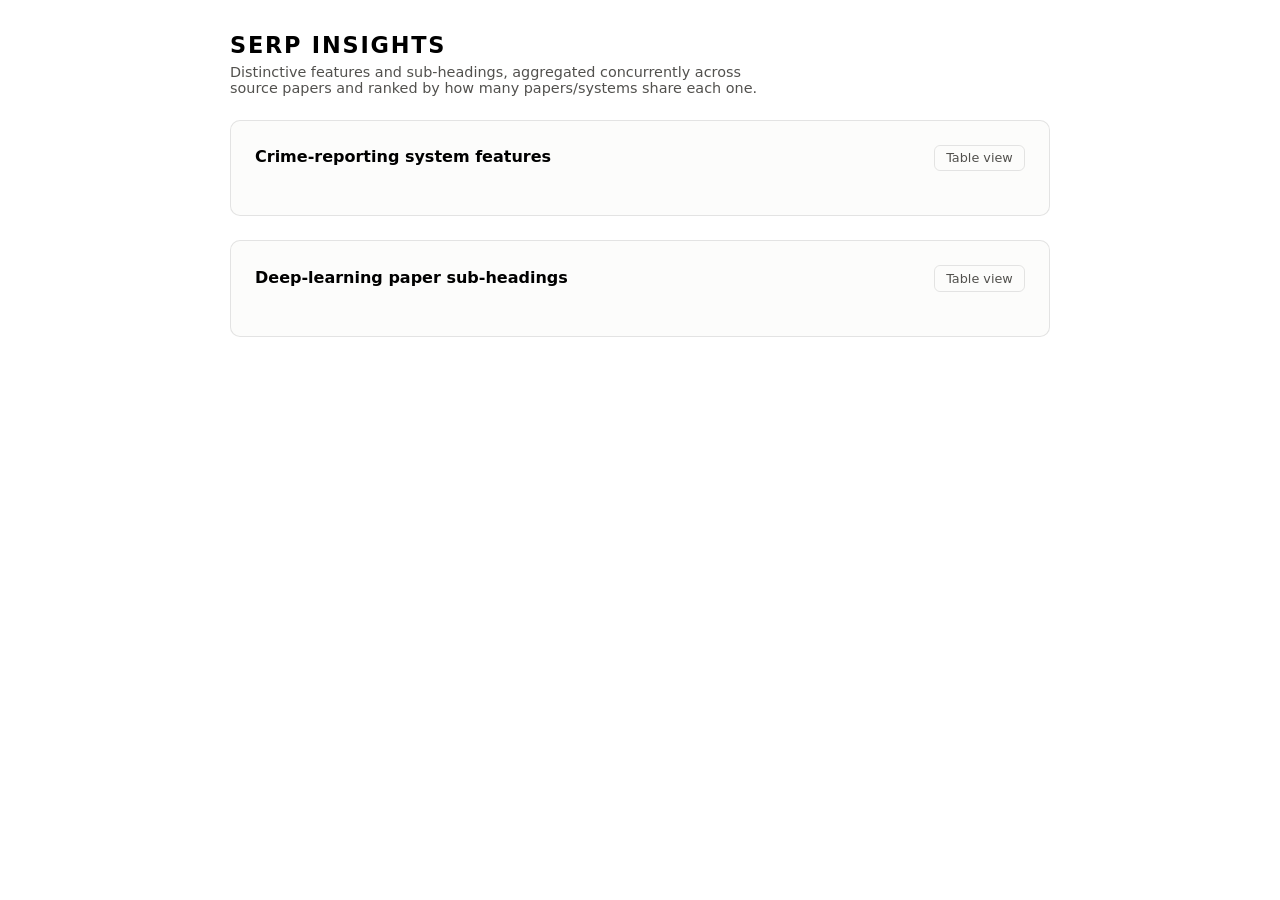
==== serp-insights/src/main/resources/static/index.html @ 97047ae3 "Add CSC210 assignment 1: multithreaded SERP paper-insights aggregator Concurrently aggregates and ra" ====
<!doctype html>
<html lang="en">
<head>
    <meta charset="UTF-8">
    <meta name="viewport" content="width=device-width, initial-scale=1.0">
    <title>SERP Insights</title>
    <link rel="stylesheet" href="style.css">
</head>
<body>
    <main class="wrap viz-root">
        <h1>SERP INSIGHTS</h1>
        <p class="subtitle">
            Distinctive features and sub-headings, aggregated concurrently across
            source papers and ranked by how many papers/systems share each one.
        </p>

        <section class="panel" id="crime-panel">
            <div class="panel-header">
                <h2>Crime-reporting system features</h2>
                <button class="table-toggle" data-target="crime">Table view</button>
            </div>
            <p class="panel-caption" id="crime-caption"></p>
            <div class="chart" id="crime-chart"></div>
            <div class="table-view" id="crime-table" hidden></div>
        </section>

        <section class="panel" id="dl-panel">
            <div class="panel-header">
                <h2>Deep-learning paper sub-headings</h2>
                <button class="table-toggle" data-target="dl">Table view</button>
            </div>
            <p class="panel-caption" id="dl-caption"></p>
            <div class="chart" id="dl-chart"></div>
            <div class="table-view" id="dl-table" hidden></div>
        </section>
    </main>

    <script src="script.js"></script>
</body>
</html>
---- serp-insights/src/main/resources/static/style.css ----
.viz-root {
    color-scheme: light;
    --surface-1:      #fcfcfb;
    --page:           #f9f9f7;
    --text-primary:   #0b0b0b;
    --text-secondary: #52514e;
    --text-muted:     #898781;
    --gridline:       #e1e0d9;
    --baseline:       #c3c2b7;
    --border:         rgba(11, 11, 11, 0.10);
    --series-crime:   #2a78d6;
    --series-dl:      #eb6834;
}

@media (prefers-color-scheme: dark) {
    :root:where(:not([data-theme="light"])) .viz-root {
        color-scheme: dark;
        --surface-1:      #1a1a19;
        --page:           #0d0d0d;
        --text-primary:   #ffffff;
        --text-secondary: #c3c2b7;
        --text-muted:     #898781;
        --gridline:       #2c2c2a;
        --baseline:       #383835;
        --border:         rgba(255, 255, 255, 0.10);
        --series-crime:   #3987e5;
        --series-dl:      #d95926;
    }
}
:root[data-theme="dark"] .viz-root {
    color-scheme: dark;
    --surface-1:      #1a1a19;
    --page:           #0d0d0d;
    --text-primary:   #ffffff;
    --text-secondary: #c3c2b7;
    --text-muted:     #898781;
    --gridline:       #2c2c2a;
    --baseline:       #383835;
    --border:         rgba(255, 255, 255, 0.10);
    --series-crime:   #3987e5;
    --series-dl:      #d95926;
}

* {
    box-sizing: border-box;
}

body {
    margin: 0;
    min-height: 100vh;
    background: var(--page);
    color: var(--text-primary);
    font-family: system-ui, -apple-system, "Segoe UI", sans-serif;
    padding: 2rem 1rem;
}

.wrap {
    max-width: 820px;
    margin: 0 auto;
}

h1 {
    font-size: 1.4rem;
    letter-spacing: 0.08em;
    margin: 0 0 0.35rem;
}

.subtitle {
    color: var(--text-secondary);
    font-size: 0.9rem;
    margin: 0 0 1.5rem;
    max-width: 60ch;
}

.panel {
    background: var(--surface-1);
    border: 1px solid var(--border);
    border-radius: 10px;
    padding: 1.5rem;
    margin-bottom: 1.5rem;
}

.panel-header {
    display: flex;
    align-items: baseline;
    justify-content: space-between;
    gap: 1rem;
}

.panel-header h2 {
    font-size: 1rem;
    margin: 0;
}

.panel-caption {
    color: var(--text-muted);
    font-size: 0.8rem;
    margin: 0.15rem 0 1.25rem;
}

.table-toggle {
    font: inherit;
    font-size: 0.8rem;
    background: none;
    border: 1px solid var(--border);
    color: var(--text-secondary);
    padding: 0.3rem 0.7rem;
    border-radius: 6px;
    cursor: pointer;
    flex-shrink: 0;
}

.table-toggle:hover {
    color: var(--text-primary);
}

.chart {
    display: flex;
    flex-direction: column;
    gap: 0.65rem;
}

.bar-row {
    display: grid;
    grid-template-columns: minmax(0, 34%) 1fr;
    align-items: center;
    gap: 0.75rem;
    position: relative;
}

.bar-label {
    font-size: 0.8rem;
    color: var(--text-secondary);
    white-space: nowrap;
    overflow: hidden;
    text-overflow: ellipsis;
}

.bar-track {
    position: relative;
    height: 24px;
    background: var(--gridline);
    border-radius: 4px;
    overflow: visible;
}

.bar-fill {
    height: 24px;
    border-radius: 4px;
    display: flex;
    align-items: center;
    min-width: 4px;
}

.bar-fill.crime {
    background: var(--series-crime);
}

.bar-fill.dl {
    background: var(--series-dl);
}

.bar-value {
    position: absolute;
    left: calc(100% + 8px);
    top: 50%;
    transform: translateY(-50%);
    font-size: 0.8rem;
    color: var(--text-primary);
    white-space: nowrap;
    font-variant-numeric: tabular-nums;
}

.bar-row[data-tooltip] {
    cursor: default;
}

.bar-row .tooltip {
    position: absolute;
    bottom: calc(100% + 6px);
    left: 34%;
    background: var(--text-primary);
    color: var(--surface-1);
    font-size: 0.75rem;
    padding: 0.3rem 0.55rem;
    border-radius: 6px;
    white-space: nowrap;
    opacity: 0;
    pointer-events: none;
    transition: opacity 0.1s ease;
    z-index: 1;
}

.bar-row:hover .tooltip {
    opacity: 1;
}

.table-view table {
    width: 100%;
    border-collapse: collapse;
    font-size: 0.85rem;
}

.table-view th, .table-view td {
    text-align: left;
    padding: 0.4rem 0.5rem;
    border-bottom: 1px solid var(--gridline);
}

.table-view th {
    color: var(--text-muted);
    font-weight: normal;
}

.table-view td:last-child, .table-view th:last-child {
    text-align: right;
    font-variant-numeric: tabular-nums;
}

[hidden] {
    display: none !important;
}
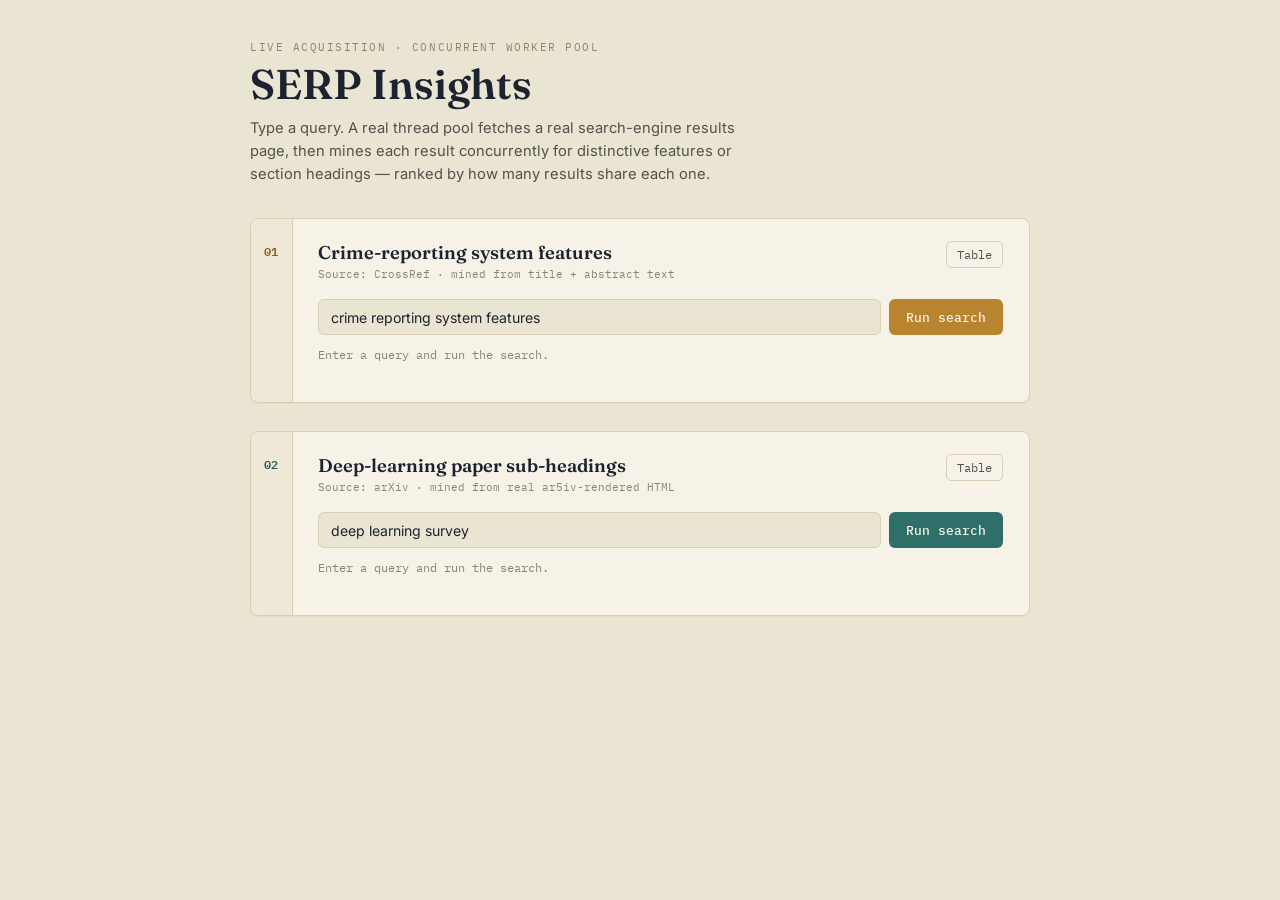
==== commit 8fcee318: "Add live AI/search integrations, redesign UIs, and prep single-host deployment - serp-insights: live" ====
--- a/serp-insights/src/main/resources/static/index.html
+++ b/serp-insights/src/main/resources/static/index.html
@@ -4,34 +4,67 @@
     <meta charset="UTF-8">
     <meta name="viewport" content="width=device-width, initial-scale=1.0">
     <title>SERP Insights</title>
+    <link rel="preconnect" href="https://fonts.googleapis.com">
+    <link rel="preconnect" href="https://fonts.gstatic.com" crossorigin>
+    <link href="https://fonts.googleapis.com/css2?family=Fraunces:opsz,wght@9..144,500;9..144,600&family=IBM+Plex+Mono:wght@400;500;600&family=Inter:wght@400;500;600&display=swap" rel="stylesheet">
     <link rel="stylesheet" href="style.css">
 </head>
 <body>
-    <main class="wrap viz-root">
-        <h1>SERP INSIGHTS</h1>
-        <p class="subtitle">
-            Distinctive features and sub-headings, aggregated concurrently across
-            source papers and ranked by how many papers/systems share each one.
-        </p>
+    <main class="ledger">
+        <header class="masthead">
+            <p class="stamp">LIVE ACQUISITION &middot; CONCURRENT WORKER POOL</p>
+            <h1>SERP Insights</h1>
+            <p class="subtitle">
+                Type a query. A real thread pool fetches a real search-engine results page,
+                then mines each result concurrently for distinctive features or section
+                headings — ranked by how many results share each one.
+            </p>
+        </header>
 
-        <section class="panel" id="crime-panel">
-            <div class="panel-header">
-                <h2>Crime-reporting system features</h2>
-                <button class="table-toggle" data-target="crime">Table view</button>
+        <section class="card" id="crime-panel" data-mode="crime">
+            <div class="card-tab">01</div>
+            <div class="card-body">
+                <div class="card-header">
+                    <div>
+                        <h2>Crime-reporting system features</h2>
+                        <p class="card-caption">Source: CrossRef &middot; mined from title + abstract text</p>
+                    </div>
+                    <button class="table-toggle" data-target="crime">Table</button>
+                </div>
+
+                <form class="search-form" id="crime-form">
+                    <input type="text" id="crime-query" value="crime reporting system features" placeholder="Search query...">
+                    <button type="submit">Run search</button>
+                </form>
+
+                <p class="status-line" id="crime-status">Enter a query and run the search.</p>
+                <div class="lanes" id="crime-lanes" hidden></div>
+                <div class="chart" id="crime-chart"></div>
+                <div class="table-view" id="crime-table" hidden></div>
             </div>
-            <p class="panel-caption" id="crime-caption"></p>
-            <div class="chart" id="crime-chart"></div>
-            <div class="table-view" id="crime-table" hidden></div>
         </section>
 
-        <section class="panel" id="dl-panel">
-            <div class="panel-header">
-                <h2>Deep-learning paper sub-headings</h2>
-                <button class="table-toggle" data-target="dl">Table view</button>
+        <section class="card" id="dl-panel" data-mode="dl">
+            <div class="card-tab">02</div>
+            <div class="card-body">
+                <div class="card-header">
+                    <div>
+                        <h2>Deep-learning paper sub-headings</h2>
+                        <p class="card-caption">Source: arXiv &middot; mined from real ar5iv-rendered HTML</p>
+                    </div>
+                    <button class="table-toggle" data-target="dl">Table</button>
+                </div>
+
+                <form class="search-form" id="dl-form">
+                    <input type="text" id="dl-query" value="deep learning survey" placeholder="Search query...">
+                    <button type="submit">Run search</button>
+                </form>
+
+                <p class="status-line" id="dl-status">Enter a query and run the search.</p>
+                <div class="lanes" id="dl-lanes" hidden></div>
+                <div class="chart" id="dl-chart"></div>
+                <div class="table-view" id="dl-table" hidden></div>
             </div>
-            <p class="panel-caption" id="dl-caption"></p>
-            <div class="chart" id="dl-chart"></div>
-            <div class="table-view" id="dl-table" hidden></div>
         </section>
     </main>
 
--- a/serp-insights/src/main/resources/static/style.css
+++ b/serp-insights/src/main/resources/static/style.css
@@ -1,44 +1,53 @@
-.viz-root {
+:root {
     color-scheme: light;
-    --surface-1:      #fcfcfb;
-    --page:           #f9f9f7;
-    --text-primary:   #0b0b0b;
-    --text-secondary: #52514e;
-    --text-muted:     #898781;
-    --gridline:       #e1e0d9;
-    --baseline:       #c3c2b7;
-    --border:         rgba(11, 11, 11, 0.10);
-    --series-crime:   #2a78d6;
-    --series-dl:      #eb6834;
+    --field:      #eae4d2;
+    --paper:      #f6f2e7;
+    --paper-deep: #efe8d6;
+    --ink:        #1c2230;
+    --ink-soft:   #52514e;
+    --muted:      #8b8570;
+    --rule:       #d8cfb8;
+    --brass:      #8a5c1e;
+    --brass-fill: #b8842f;
+    --teal:       #235f5b;
+    --teal-fill:  #2f6f6a;
+    --fail:       #9c3b3b;
+    --queued:     #b7ad8f;
 }
 
 @media (prefers-color-scheme: dark) {
-    :root:where(:not([data-theme="light"])) .viz-root {
+    :root:where(:not([data-theme="light"])) {
         color-scheme: dark;
-        --surface-1:      #1a1a19;
-        --page:           #0d0d0d;
-        --text-primary:   #ffffff;
-        --text-secondary: #c3c2b7;
-        --text-muted:     #898781;
-        --gridline:       #2c2c2a;
-        --baseline:       #383835;
-        --border:         rgba(255, 255, 255, 0.10);
-        --series-crime:   #3987e5;
-        --series-dl:      #d95926;
+        --field:      #14171f;
+        --paper:      #1b1f29;
+        --paper-deep: #20242f;
+        --ink:        #eee7d6;
+        --ink-soft:   #c3bda8;
+        --muted:      #8b8570;
+        --rule:       #343a47;
+        --brass:      #e0ac57;
+        --brass-fill: #d7a54c;
+        --teal:       #6cbdb6;
+        --teal-fill:  #4fa39c;
+        --fail:       #d1685f;
+        --queued:     #565b66;
     }
 }
-:root[data-theme="dark"] .viz-root {
+:root[data-theme="dark"] {
     color-scheme: dark;
-    --surface-1:      #1a1a19;
-    --page:           #0d0d0d;
-    --text-primary:   #ffffff;
-    --text-secondary: #c3c2b7;
-    --text-muted:     #898781;
-    --gridline:       #2c2c2a;
-    --baseline:       #383835;
-    --border:         rgba(255, 255, 255, 0.10);
-    --series-crime:   #3987e5;
-    --series-dl:      #d95926;
+    --field:      #14171f;
+    --paper:      #1b1f29;
+    --paper-deep: #20242f;
+    --ink:        #eee7d6;
+    --ink-soft:   #c3bda8;
+    --muted:      #8b8570;
+    --rule:       #343a47;
+    --brass:      #e0ac57;
+    --brass-fill: #d7a54c;
+    --teal:       #6cbdb6;
+    --teal-fill:  #4fa39c;
+    --fail:       #d1685f;
+    --queued:     #565b66;
 }
 
 * {
@@ -48,89 +57,293 @@
 body {
     margin: 0;
     min-height: 100vh;
-    background: var(--page);
-    color: var(--text-primary);
-    font-family: system-ui, -apple-system, "Segoe UI", sans-serif;
-    padding: 2rem 1rem;
-}
-
-.wrap {
-    max-width: 820px;
+    background: var(--field);
+    color: var(--ink);
+    font-family: "Inter", system-ui, sans-serif;
+    padding: 2.5rem 1.25rem;
+}
+
+.ledger {
+    max-width: 780px;
     margin: 0 auto;
 }
 
+.masthead {
+    margin-bottom: 2rem;
+}
+
+.stamp {
+    font-family: "IBM Plex Mono", monospace;
+    font-size: 0.68rem;
+    letter-spacing: 0.14em;
+    text-transform: uppercase;
+    color: var(--muted);
+    margin: 0 0 0.6rem;
+}
+
 h1 {
-    font-size: 1.4rem;
-    letter-spacing: 0.08em;
-    margin: 0 0 0.35rem;
+    font-family: "Fraunces", serif;
+    font-weight: 600;
+    font-size: 2.6rem;
+    line-height: 1;
+    margin: 0 0 0.75rem;
+    font-optical-sizing: auto;
 }
 
 .subtitle {
-    color: var(--text-secondary);
-    font-size: 0.9rem;
-    margin: 0 0 1.5rem;
-    max-width: 60ch;
-}
-
-.panel {
-    background: var(--surface-1);
-    border: 1px solid var(--border);
-    border-radius: 10px;
-    padding: 1.5rem;
-    margin-bottom: 1.5rem;
-}
-
-.panel-header {
-    display: flex;
-    align-items: baseline;
+    color: var(--ink-soft);
+    font-size: 0.92rem;
+    line-height: 1.55;
+    max-width: 56ch;
+    margin: 0;
+}
+
+.card {
+    position: relative;
+    display: flex;
+    background: var(--paper);
+    border: 1px solid var(--rule);
+    border-radius: 8px;
+    margin: 0 0 1.75rem;
+    box-shadow: 0 1px 0 rgba(0, 0, 0, 0.03);
+}
+
+.card-tab {
+    flex-shrink: 0;
+    width: 2.6rem;
+    display: flex;
+    align-items: flex-start;
+    justify-content: center;
+    padding-top: 1.4rem;
+    font-family: "IBM Plex Mono", monospace;
+    font-size: 0.75rem;
+    font-weight: 600;
+    color: var(--muted);
+    background: var(--paper-deep);
+    border-right: 1px solid var(--rule);
+    border-radius: 8px 0 0 8px;
+}
+
+#dl-panel .card-tab {
+    color: var(--teal);
+}
+
+#crime-panel .card-tab {
+    color: var(--brass);
+}
+
+.card-body {
+    flex: 1;
+    padding: 1.4rem 1.6rem 1.6rem;
+    min-width: 0;
+}
+
+.card-header {
+    display: flex;
+    align-items: flex-start;
     justify-content: space-between;
     gap: 1rem;
 }
 
-.panel-header h2 {
-    font-size: 1rem;
+h2 {
+    font-family: "Fraunces", serif;
+    font-weight: 600;
+    font-size: 1.15rem;
+    margin: 0 0 0.2rem;
+}
+
+.card-caption {
+    font-family: "IBM Plex Mono", monospace;
+    font-size: 0.7rem;
+    color: var(--muted);
     margin: 0;
 }
 
-.panel-caption {
-    color: var(--text-muted);
-    font-size: 0.8rem;
-    margin: 0.15rem 0 1.25rem;
-}
-
 .table-toggle {
-    font: inherit;
-    font-size: 0.8rem;
+    font-family: "IBM Plex Mono", monospace;
+    font-size: 0.72rem;
     background: none;
-    border: 1px solid var(--border);
-    color: var(--text-secondary);
-    padding: 0.3rem 0.7rem;
-    border-radius: 6px;
+    border: 1px solid var(--rule);
+    color: var(--ink-soft);
+    padding: 0.3rem 0.65rem;
+    border-radius: 5px;
     cursor: pointer;
     flex-shrink: 0;
 }
 
 .table-toggle:hover {
-    color: var(--text-primary);
-}
-
+    color: var(--ink);
+    border-color: var(--ink-soft);
+}
+
+.search-form {
+    display: flex;
+    gap: 0.5rem;
+    margin: 1.1rem 0 0.7rem;
+}
+
+.search-form input[type="text"] {
+    flex: 1;
+    font: inherit;
+    font-size: 0.88rem;
+    padding: 0.55rem 0.75rem;
+    border-radius: 6px;
+    border: 1px solid var(--rule);
+    background: var(--field);
+    color: var(--ink);
+}
+
+.search-form input[type="text"]:focus-visible {
+    outline: 2px solid var(--teal-fill);
+    outline-offset: 1px;
+}
+
+#crime-form button, #dl-form button {
+    font-family: "IBM Plex Mono", monospace;
+    font-weight: 500;
+    font-size: 0.8rem;
+    padding: 0.55rem 1rem;
+    border-radius: 6px;
+    border: 1px solid transparent;
+    cursor: pointer;
+    color: var(--paper);
+    flex-shrink: 0;
+}
+
+#crime-form button {
+    background: var(--brass-fill);
+}
+
+#dl-form button {
+    background: var(--teal-fill);
+}
+
+#crime-form button:hover, #dl-form button:hover {
+    filter: brightness(1.06);
+}
+
+#crime-form button:focus-visible, #dl-form button:focus-visible {
+    outline: 2px solid var(--ink);
+    outline-offset: 2px;
+}
+
+.status-line {
+    font-family: "IBM Plex Mono", monospace;
+    font-size: 0.72rem;
+    color: var(--muted);
+    margin: 0.2rem 0 0.9rem;
+    min-height: 1em;
+}
+
+/* Thread lanes */
+.lanes {
+    display: flex;
+    flex-direction: column;
+    gap: 0.35rem;
+    margin: 0 0 1.1rem;
+    border-top: 1px solid var(--rule);
+    border-bottom: 1px solid var(--rule);
+    padding: 0.7rem 0;
+}
+
+.lane {
+    display: grid;
+    grid-template-columns: 2.4rem 1fr 4.6rem;
+    align-items: center;
+    gap: 0.6rem;
+    font-size: 0.78rem;
+    opacity: 0;
+    transform: translateY(3px);
+    animation: lane-in 0.35s ease forwards;
+}
+
+@keyframes lane-in {
+    to { opacity: 1; transform: translateY(0); }
+}
+
+.lane-id {
+    font-family: "IBM Plex Mono", monospace;
+    font-size: 0.7rem;
+    color: var(--muted);
+}
+
+.lane-title {
+    overflow: hidden;
+    text-overflow: ellipsis;
+    white-space: nowrap;
+    color: var(--ink-soft);
+}
+
+.lane-status {
+    font-family: "IBM Plex Mono", monospace;
+    font-size: 0.68rem;
+    text-align: right;
+    display: flex;
+    align-items: center;
+    justify-content: flex-end;
+    gap: 0.35rem;
+}
+
+.lane-status::before {
+    content: "";
+    width: 6px;
+    height: 6px;
+    border-radius: 50%;
+    background: var(--queued);
+    flex-shrink: 0;
+}
+
+.lane.queued .lane-status::before { background: var(--queued); }
+.lane.working .lane-status::before {
+    background: var(--teal-fill);
+    animation: blink 0.9s ease-in-out infinite;
+}
+#crime-panel .lane.working .lane-status::before { background: var(--brass-fill); }
+
+.lane.done .lane-status::before { background: var(--teal-fill); }
+#crime-panel .lane.done .lane-status::before { background: var(--brass-fill); }
+
+.lane.failed .lane-status::before { background: var(--fail); }
+.lane.failed .lane-title, .lane.failed .lane-status { color: var(--muted); }
+
+@keyframes blink {
+    0%, 100% { opacity: 1; }
+    50% { opacity: 0.3; }
+}
+
+.lanes-note {
+    font-family: "IBM Plex Mono", monospace;
+    font-size: 0.68rem;
+    color: var(--muted);
+    margin: 0.35rem 0 0;
+    text-align: center;
+}
+
+/* Ranked chart */
 .chart {
     display: flex;
     flex-direction: column;
-    gap: 0.65rem;
+    gap: 0.55rem;
 }
 
 .bar-row {
     display: grid;
-    grid-template-columns: minmax(0, 34%) 1fr;
+    grid-template-columns: 1.6rem minmax(0, 30%) 1fr;
     align-items: center;
-    gap: 0.75rem;
+    gap: 0.6rem;
     position: relative;
 }
 
+.bar-rank {
+    font-family: "IBM Plex Mono", monospace;
+    font-size: 0.7rem;
+    color: var(--muted);
+    text-align: right;
+}
+
 .bar-label {
-    font-size: 0.8rem;
-    color: var(--text-secondary);
+    font-size: 0.82rem;
+    color: var(--ink-soft);
     white-space: nowrap;
     overflow: hidden;
     text-overflow: ellipsis;
@@ -138,61 +351,30 @@
 
 .bar-track {
     position: relative;
-    height: 24px;
-    background: var(--gridline);
-    border-radius: 4px;
+    height: 20px;
+    background: var(--paper-deep);
+    border-radius: 3px;
     overflow: visible;
 }
 
 .bar-fill {
-    height: 24px;
-    border-radius: 4px;
-    display: flex;
-    align-items: center;
+    height: 20px;
+    border-radius: 3px;
     min-width: 4px;
 }
 
-.bar-fill.crime {
-    background: var(--series-crime);
-}
-
-.bar-fill.dl {
-    background: var(--series-dl);
-}
+#crime-panel .bar-fill { background: var(--brass-fill); }
+#dl-panel .bar-fill { background: var(--teal-fill); }
 
 .bar-value {
     position: absolute;
     left: calc(100% + 8px);
     top: 50%;
     transform: translateY(-50%);
-    font-size: 0.8rem;
-    color: var(--text-primary);
+    font-family: "IBM Plex Mono", monospace;
+    font-size: 0.75rem;
+    color: var(--ink);
     white-space: nowrap;
-    font-variant-numeric: tabular-nums;
-}
-
-.bar-row[data-tooltip] {
-    cursor: default;
-}
-
-.bar-row .tooltip {
-    position: absolute;
-    bottom: calc(100% + 6px);
-    left: 34%;
-    background: var(--text-primary);
-    color: var(--surface-1);
-    font-size: 0.75rem;
-    padding: 0.3rem 0.55rem;
-    border-radius: 6px;
-    white-space: nowrap;
-    opacity: 0;
-    pointer-events: none;
-    transition: opacity 0.1s ease;
-    z-index: 1;
-}
-
-.bar-row:hover .tooltip {
-    opacity: 1;
 }
 
 .table-view table {
@@ -204,19 +386,41 @@
 .table-view th, .table-view td {
     text-align: left;
     padding: 0.4rem 0.5rem;
-    border-bottom: 1px solid var(--gridline);
+    border-bottom: 1px solid var(--rule);
+    font-family: "IBM Plex Mono", monospace;
+    font-size: 0.78rem;
 }
 
 .table-view th {
-    color: var(--text-muted);
+    color: var(--muted);
     font-weight: normal;
 }
 
 .table-view td:last-child, .table-view th:last-child {
     text-align: right;
-    font-variant-numeric: tabular-nums;
 }
 
 [hidden] {
     display: none !important;
 }
+
+@media (prefers-reduced-motion: reduce) {
+    .dot-live, .lane, .lane-status::before {
+        animation: none !important;
+    }
+}
+
+@media (max-width: 560px) {
+    h1 { font-size: 2rem; }
+    .card { flex-direction: column; }
+    .card-tab {
+        width: auto;
+        flex-direction: row;
+        padding: 0.4rem 0.9rem;
+        border-right: none;
+        border-bottom: 1px solid var(--rule);
+        border-radius: 8px 8px 0 0;
+    }
+    .search-form { flex-direction: column; }
+    .bar-row { grid-template-columns: 1.4rem minmax(0, 40%) 1fr; }
+}
